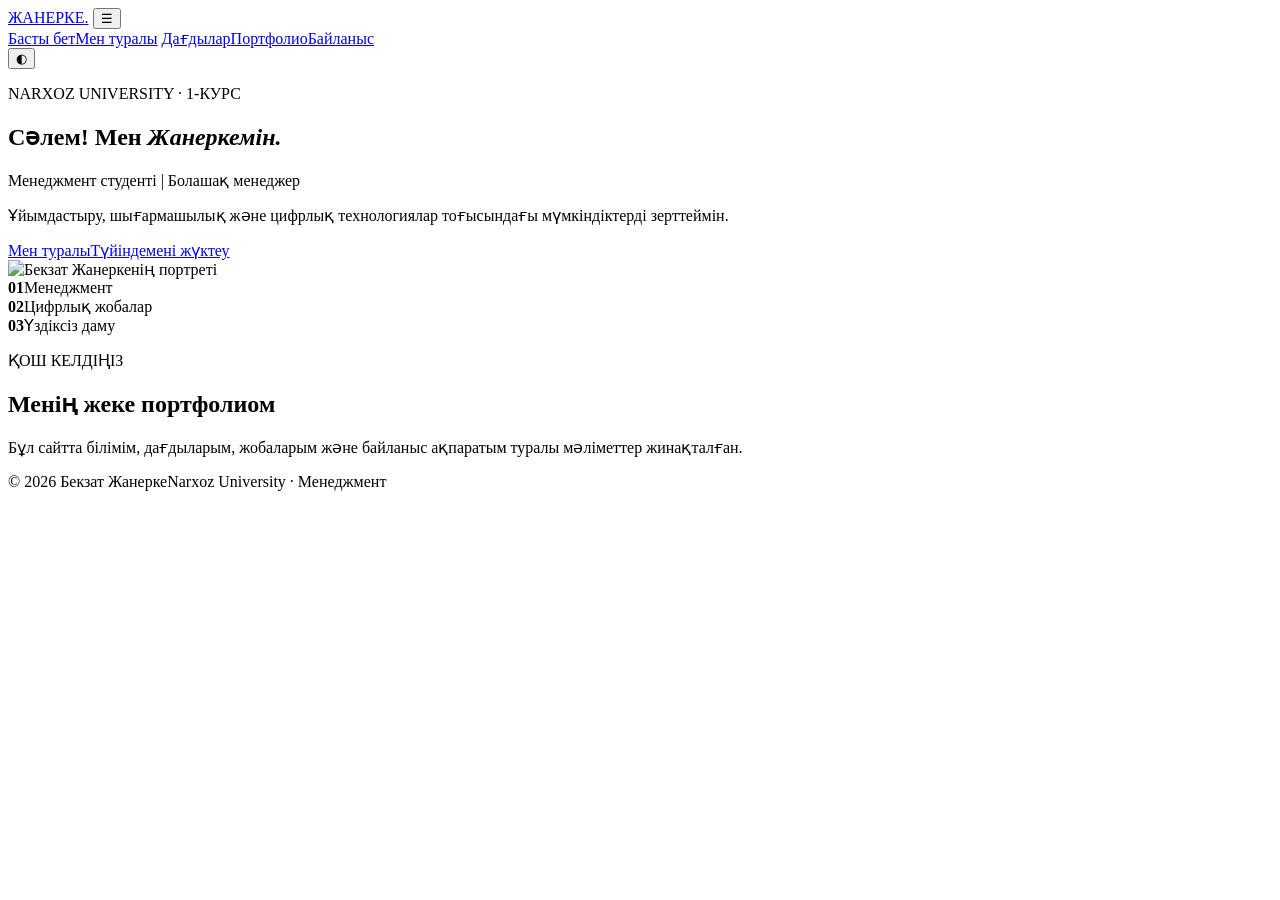
==== index.html @ 3ae94e8a "Add files via upload" ====
<!doctype html>
<html lang="kk"><head><meta charset="utf-8"><meta name="viewport" content="width=device-width, initial-scale=1">
<meta name="description" content="Бекзат Жанеркенің жеке сайт-портфолиосы">
<title>Басты бет | Жанерке</title><link rel="stylesheet" href="css/style.css"></head>
<body><header class="site-header">
  <a class="brand" href="index.html">ЖАНЕРКЕ<span>.</span></a>
  <button class="menu-toggle" aria-label="Мәзірді ашу" aria-expanded="false">☰</button>
  <nav class="nav">
    <a href="index.html">Басты бет</a><a href="about.html">Мен туралы</a>
    <a href="skills.html">Дағдылар</a><a href="portfolio.html">Портфолио</a><a href="contact.html">Байланыс</a>
  </nav>
  <button class="theme-toggle" aria-label="Түсті режимді ауыстыру">◐</button>
</header><main>
<section class="hero">
  <div class="hero-copy"><p class="eyebrow">NARXOZ UNIVERSITY · 1-КУРС</p>
  <h1>Сәлем! Мен <em>Жанеркемін.</em></h1>
  <p class="lead">Менеджмент студенті | Болашақ менеджер</p>
  <p>Ұйымдастыру, шығармашылық және цифрлық технологиялар тоғысындағы мүмкіндіктерді зерттеймін.</p>
  <div class="actions"><a class="btn" href="about.html">Мен туралы</a><a class="btn btn-outline" href="documents/Zhanerke_Resume.docx" download>Түйіндемені жүктеу</a></div>
  </div><div class="portrait-wrap"><img src="images/profile.jpg" alt="Бекзат Жанеркенің портреті"></div>
</section>
<section class="intro-strip"><div><strong>01</strong><span>Менеджмент</span></div><div><strong>02</strong><span>Цифрлық жобалар</span></div><div><strong>03</strong><span>Үздіксіз даму</span></div></section>
<section class="section"><p class="eyebrow">ҚОШ КЕЛДІҢІЗ</p><h2>Менің жеке портфолиом</h2><p class="muted">Бұл сайтта білімім, дағдыларым, жобаларым және байланыс ақпаратым туралы мәліметтер жинақталған.</p></section>
</main><footer class="footer"><span>© 2026 Бекзат Жанерке</span><span>Narxoz University · Менеджмент</span></footer><script src="js/script.js"></script></body></html>
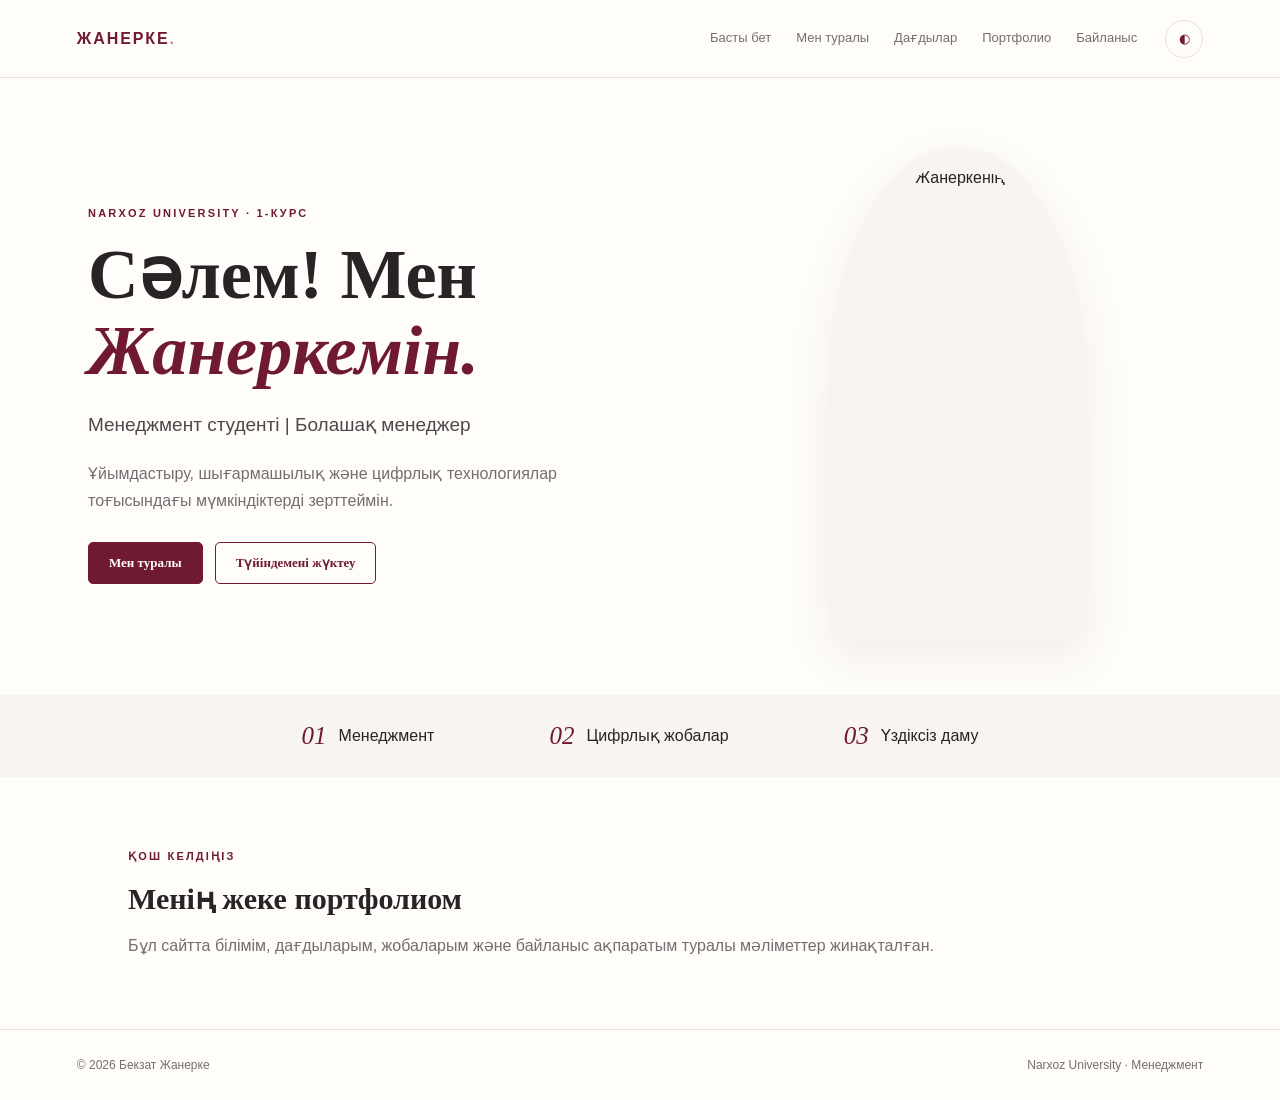
==== commit c38417b9: "Fix stylesheet link in index.html" ====
--- a/index.html
+++ b/index.html
@@ -1,7 +1,7 @@
 <!doctype html>
 <html lang="kk"><head><meta charset="utf-8"><meta name="viewport" content="width=device-width, initial-scale=1">
 <meta name="description" content="Бекзат Жанеркенің жеке сайт-портфолиосы">
-<title>Басты бет | Жанерке</title><link rel="stylesheet" href="css/style.css"></head>
+<title>Басты бет | Жанерке</title><link rel="stylesheet" href="style.css"></head>
 <body><header class="site-header">
   <a class="brand" href="index.html">ЖАНЕРКЕ<span>.</span></a>
   <button class="menu-toggle" aria-label="Мәзірді ашу" aria-expanded="false">☰</button>
@@ -21,4 +21,4 @@
 </section>
 <section class="intro-strip"><div><strong>01</strong><span>Менеджмент</span></div><div><strong>02</strong><span>Цифрлық жобалар</span></div><div><strong>03</strong><span>Үздіксіз даму</span></div></section>
 <section class="section"><p class="eyebrow">ҚОШ КЕЛДІҢІЗ</p><h2>Менің жеке портфолиом</h2><p class="muted">Бұл сайтта білімім, дағдыларым, жобаларым және байланыс ақпаратым туралы мәліметтер жинақталған.</p></section>
-</main><footer class="footer"><span>© 2026 Бекзат Жанерке</span><span>Narxoz University · Менеджмент</span></footer><script src="js/script.js"></script></body></html>+</main><footer class="footer"><span>© 2026 Бекзат Жанерке</span><span>Narxoz University · Менеджмент</span></footer><script src="js/script.js"></script></body></html>
--- a/style.css
+++ b/style.css
@@ -0,0 +1,2 @@
+@import url('https://fonts.googleapis.com/css2?family=DM+Sans:wght@400;500;600;700&family=Playfair+Display:ital,wght@0,600;0,700;1,600&display=swap');
+:root{--wine:#701a32;--wine2:#8d3049;--cream:#f8f4ef;--paper:#fffdfa;--ink:#292326;--muted:#766d70;--line:#e9dfe0;--shadow:0 18px 50px #39101a12}*{box-sizing:border-box}body{margin:0;background:var(--paper);color:var(--ink);font-family:'DM Sans',Arial,sans-serif;line-height:1.7}a{color:inherit;text-decoration:none}.site-header{height:78px;padding:0 max(6vw,24px);display:flex;align-items:center;gap:28px;border-bottom:1px solid var(--line);background:var(--paper);position:sticky;top:0;z-index:5}.brand{font-weight:700;letter-spacing:.12em;color:var(--wine)}.brand span{color:#c58b78}.nav{display:flex;gap:25px;margin-left:auto}.nav a{font-size:13px;color:var(--muted)}.theme-toggle,.menu-toggle{border:1px solid var(--line);background:transparent;border-radius:50%;width:38px;height:38px;cursor:pointer;color:var(--wine)}.menu-toggle{display:none}.hero{max-width:1160px;margin:70px auto 55px;padding:0 28px;display:grid;grid-template-columns:1.1fr .9fr;gap:65px;align-items:center;min-height:490px}.eyebrow{font-size:11px;letter-spacing:.2em;font-weight:700;color:var(--wine);margin:0 0 15px}.hero h1,.page-heading h1{font:700 clamp(42px,6vw,70px)/1.08 'Playfair Display',Georgia,serif;margin:0 0 20px}.hero h1 em{color:var(--wine)}.lead{font-size:19px;color:#51464a}.hero-copy>p:not(.eyebrow):not(.lead){max-width:520px;color:var(--muted)}.portrait-wrap{padding:16px;background:var(--cream);border-radius:48% 48% 18px 18px;box-shadow:var(--shadow);max-width:410px;justify-self:center}.portrait-wrap img{display:block;width:100%;height:460px;object-fit:cover;object-position:center 35%;border-radius:48% 48% 12px 12px}.actions{display:flex;gap:12px;flex-wrap:wrap;margin-top:28px}.btn{display:inline-block;background:var(--wine);color:white;padding:12px 20px;border:1px solid var(--wine);border-radius:5px;font:600 13px 'DM Sans';cursor:pointer}.btn-outline{background:transparent;color:var(--wine)}.intro-strip{background:var(--cream);display:flex;justify-content:center;gap:9vw;padding:27px}.intro-strip div{display:flex;align-items:center;gap:12px}.intro-strip strong{font:italic 25px 'Playfair Display';color:var(--wine)}.section,.page-heading,.cards,.two-col,.contact-layout{max-width:1080px;margin:70px auto;padding:0 28px}.section h2,.two-col h2,.card h2,.contact-card h2,.contact-form h2{font:600 30px 'Playfair Display';margin:0 0 14px}.muted{color:var(--muted)}.page-heading{padding-top:65px;padding-bottom:20px}.page-heading h1{font-size:58px}.two-col{display:grid;grid-template-columns:.8fr 1.2fr;gap:55px;align-items:center}.about-photo{width:100%;max-height:480px;object-fit:cover;border-radius:8px}.text-link{color:var(--wine);font-weight:700;text-decoration:underline}.cards{display:grid;grid-template-columns:repeat(3,1fr);gap:18px}.card{padding:27px;background:var(--cream);border:1px solid var(--line);border-radius:8px;min-height:190px}.card-no{color:#b77b83;font:italic 22px 'Playfair Display'}.card h2{font-size:23px;margin:15px 0 8px}.card p{color:var(--muted);font-size:14px}.project-card{min-height:230px}.tag{font-size:10px;letter-spacing:.16em;color:var(--wine);font-weight:700}.language-list{max-width:570px}.language-list p{display:flex;justify-content:space-between;border-bottom:1px solid var(--line);padding:8px 0}.language-list b{color:var(--wine)}.certificate-list{display:flex;gap:20px;flex-wrap:wrap}.certificate-list p{background:var(--cream);padding:15px 20px;border-radius:5px;color:var(--wine)}.avatar-placeholder{background:#f7edf0;padding:28px;border-radius:8px}.avatar-video{display:block;width:100%;max-width:760px;max-height:430px;margin:22px auto 10px;border-radius:10px;background:#211b1e;box-shadow:var(--shadow)}.small{font-size:12px}.contact-layout{display:grid;grid-template-columns:1fr 1fr;gap:25px}.contact-card,.contact-form{background:var(--cream);padding:30px;border-radius:8px}.contact-form label{display:block;font-size:13px;margin:14px 0}.contact-form input,.contact-form textarea{display:block;width:100%;padding:12px;margin-top:6px;border:1px solid var(--line);border-radius:4px;background:white;font:inherit}.footer{border-top:1px solid var(--line);padding:25px max(6vw,24px);display:flex;justify-content:space-between;color:var(--muted);font-size:12px;margin-top:70px}@media(max-width:760px){.site-header{height:66px;gap:12px}.menu-toggle{display:block;margin-left:auto}.nav{display:none;position:absolute;top:65px;left:0;right:0;background:var(--paper);padding:18px 25px;flex-direction:column;gap:12px;border-bottom:1px solid var(--line)}.nav.open{display:flex}.hero{grid-template-columns:1fr;gap:35px;margin-top:40px}.portrait-wrap{max-width:310px}.portrait-wrap img{height:350px}.intro-strip{gap:18px;flex-wrap:wrap}.page-heading h1{font-size:45px}.two-col,.contact-layout{grid-template-columns:1fr}.cards{grid-template-columns:1fr}.footer{gap:10px;flex-direction:column}}
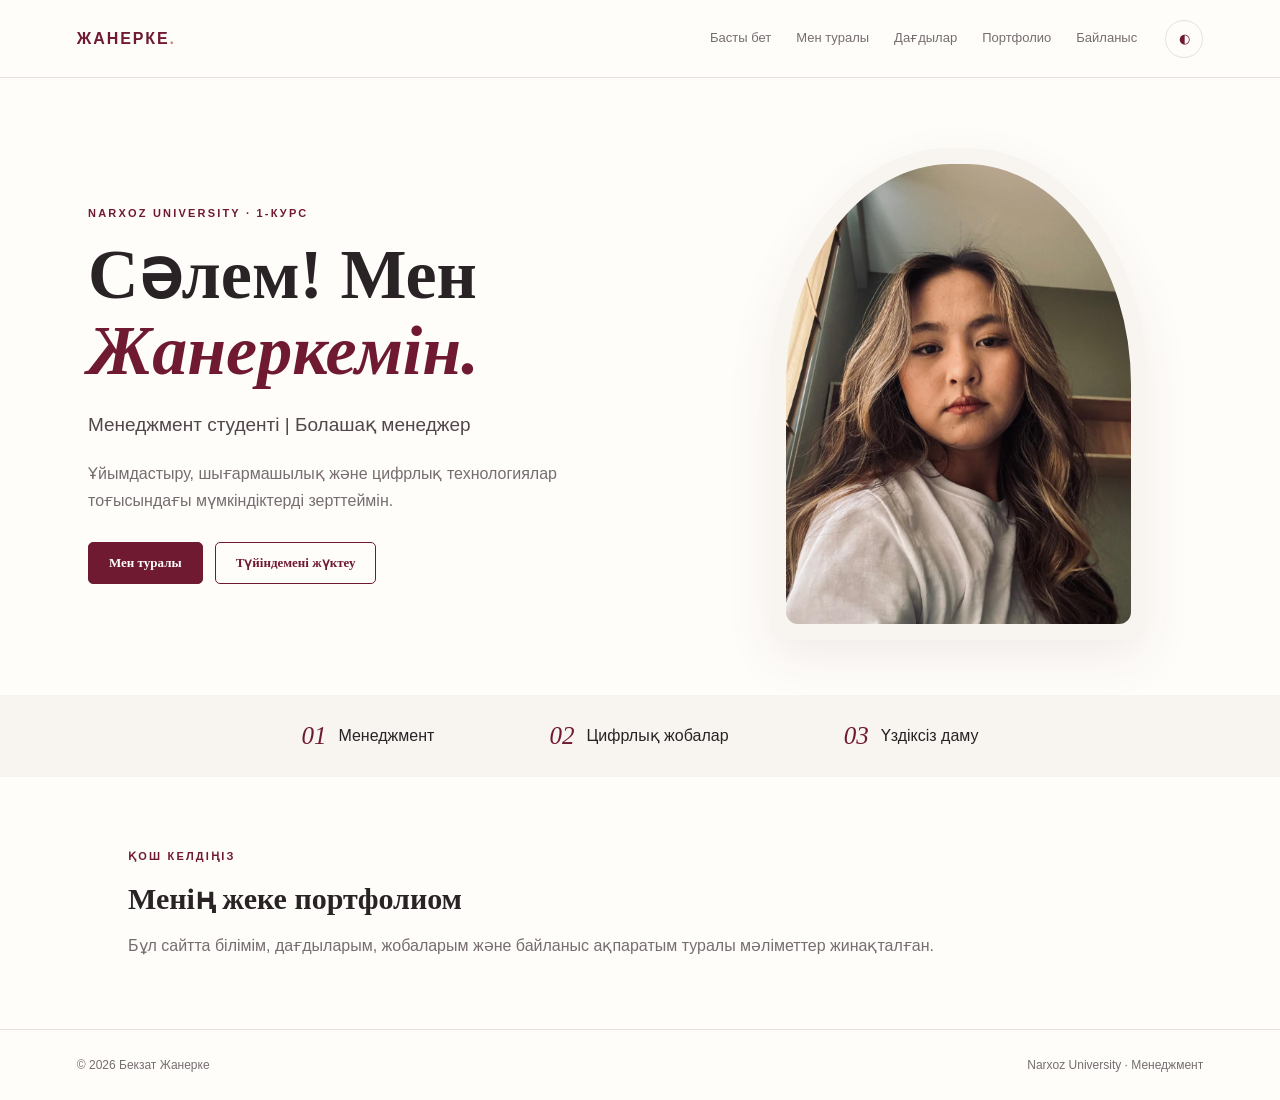
==== commit 426f72fc: "Update profile image source and resume link" ====
--- a/index.html
+++ b/index.html
@@ -16,9 +16,9 @@
   <h1>Сәлем! Мен <em>Жанеркемін.</em></h1>
   <p class="lead">Менеджмент студенті | Болашақ менеджер</p>
   <p>Ұйымдастыру, шығармашылық және цифрлық технологиялар тоғысындағы мүмкіндіктерді зерттеймін.</p>
-  <div class="actions"><a class="btn" href="about.html">Мен туралы</a><a class="btn btn-outline" href="documents/Zhanerke_Resume.docx" download>Түйіндемені жүктеу</a></div>
-  </div><div class="portrait-wrap"><img src="images/profile.jpg" alt="Бекзат Жанеркенің портреті"></div>
+  <div class="actions"><a class="btn" href="about.html">Мен туралы</a><a class="btn btn-outline" href="Zhanerke_Resume.docx" download>Түйіндемені жүктеу</a></div>
+  </div><div class="portrait-wrap"><img src="profile.jpg" alt="Бекзат Жанеркенің портреті"></div>
 </section>
 <section class="intro-strip"><div><strong>01</strong><span>Менеджмент</span></div><div><strong>02</strong><span>Цифрлық жобалар</span></div><div><strong>03</strong><span>Үздіксіз даму</span></div></section>
 <section class="section"><p class="eyebrow">ҚОШ КЕЛДІҢІЗ</p><h2>Менің жеке портфолиом</h2><p class="muted">Бұл сайтта білімім, дағдыларым, жобаларым және байланыс ақпаратым туралы мәліметтер жинақталған.</p></section>
-</main><footer class="footer"><span>© 2026 Бекзат Жанерке</span><span>Narxoz University · Менеджмент</span></footer><script src="js/script.js"></script></body></html>
+</main><footer class="footer"><span>© 2026 Бекзат Жанерке</span><span>Narxoz University · Менеджмент</span></footer><script src="script.js"></script></body></html>
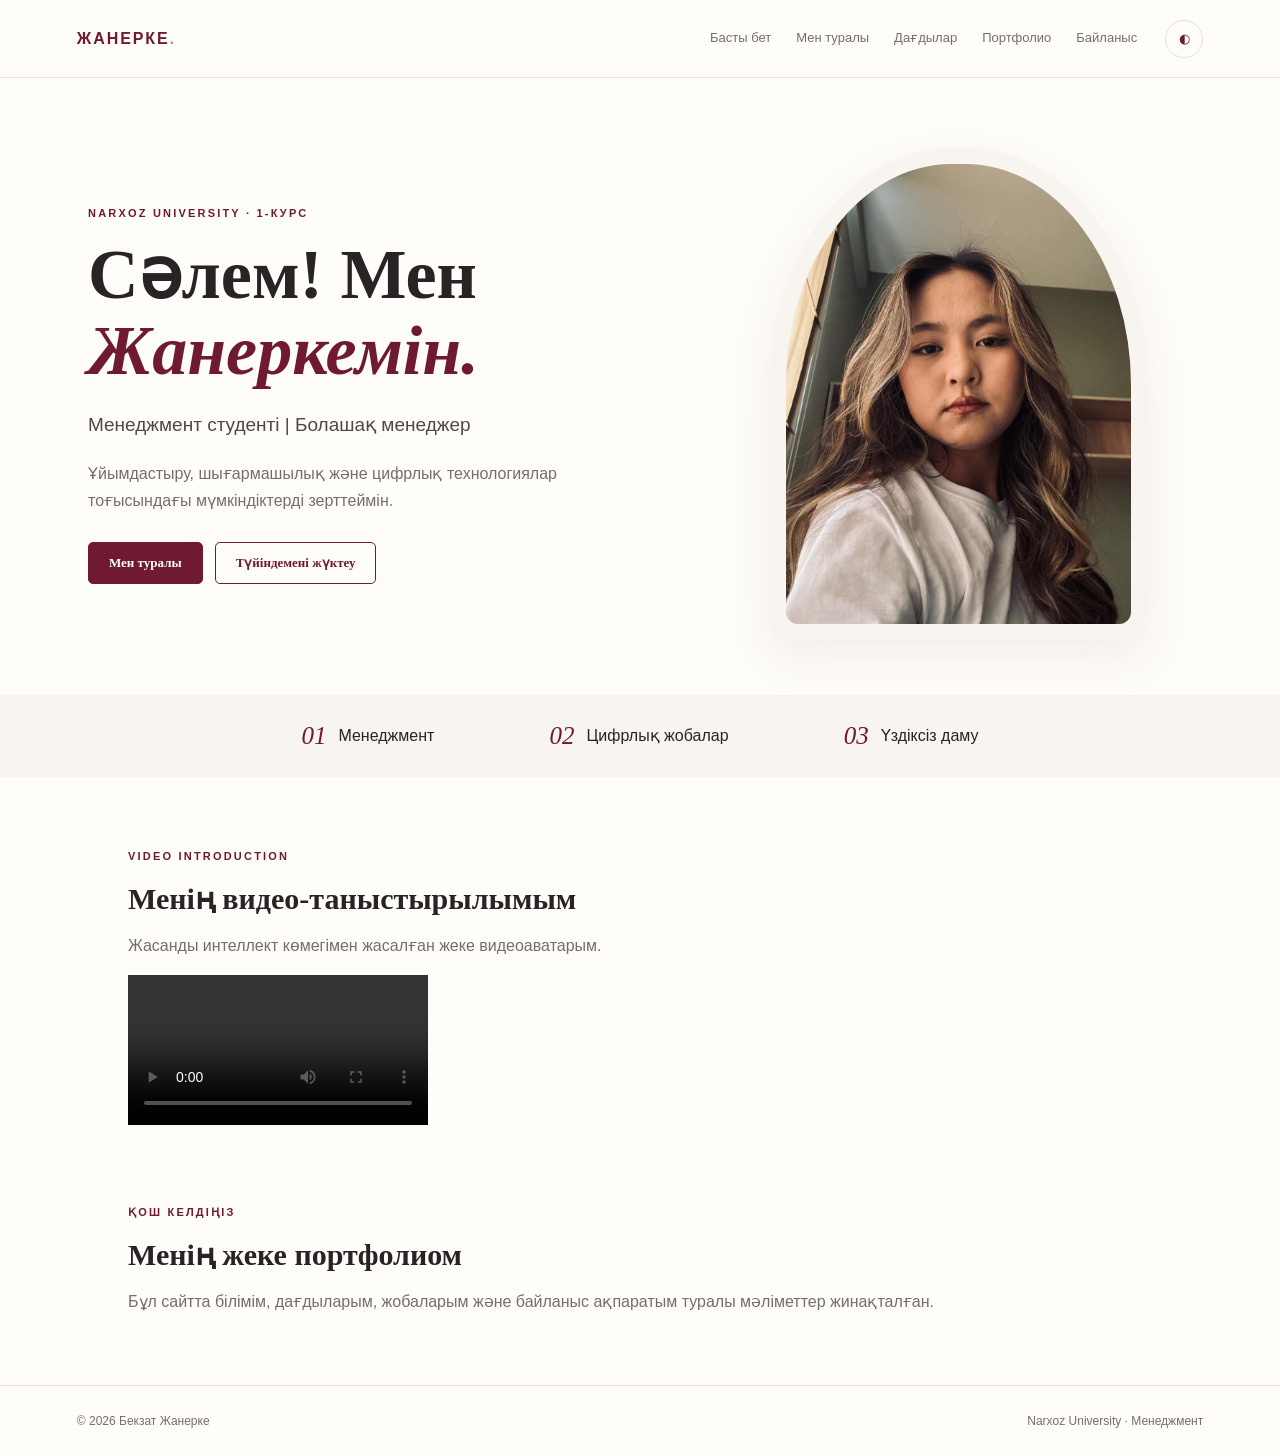
==== commit b06dabf3: "Refactor index.html and add video introduction section Updated the HTML structure and added a video " ====
--- a/index.html
+++ b/index.html
@@ -1,24 +1,88 @@
+
 <!doctype html>
-<html lang="kk"><head><meta charset="utf-8"><meta name="viewport" content="width=device-width, initial-scale=1">
+<html lang="kk">
+<head>
+<meta charset="utf-8">
+<meta name="viewport" content="width=device-width, initial-scale=1">
 <meta name="description" content="Бекзат Жанеркенің жеке сайт-портфолиосы">
-<title>Басты бет | Жанерке</title><link rel="stylesheet" href="style.css"></head>
-<body><header class="site-header">
+<title>Басты бет | Жанерке</title>
+<link rel="stylesheet" href="style.css">
+</head>
+
+<body>
+
+<header class="site-header">
   <a class="brand" href="index.html">ЖАНЕРКЕ<span>.</span></a>
   <button class="menu-toggle" aria-label="Мәзірді ашу" aria-expanded="false">☰</button>
+
   <nav class="nav">
-    <a href="index.html">Басты бет</a><a href="about.html">Мен туралы</a>
-    <a href="skills.html">Дағдылар</a><a href="portfolio.html">Портфолио</a><a href="contact.html">Байланыс</a>
+    <a href="index.html">Басты бет</a>
+    <a href="about.html">Мен туралы</a>
+    <a href="skills.html">Дағдылар</a>
+    <a href="portfolio.html">Портфолио</a>
+    <a href="contact.html">Байланыс</a>
   </nav>
+
   <button class="theme-toggle" aria-label="Түсті режимді ауыстыру">◐</button>
-</header><main>
+</header>
+
+<main>
+
 <section class="hero">
-  <div class="hero-copy"><p class="eyebrow">NARXOZ UNIVERSITY · 1-КУРС</p>
-  <h1>Сәлем! Мен <em>Жанеркемін.</em></h1>
-  <p class="lead">Менеджмент студенті | Болашақ менеджер</p>
-  <p>Ұйымдастыру, шығармашылық және цифрлық технологиялар тоғысындағы мүмкіндіктерді зерттеймін.</p>
-  <div class="actions"><a class="btn" href="about.html">Мен туралы</a><a class="btn btn-outline" href="Zhanerke_Resume.docx" download>Түйіндемені жүктеу</a></div>
-  </div><div class="portrait-wrap"><img src="profile.jpg" alt="Бекзат Жанеркенің портреті"></div>
+  <div class="hero-copy">
+    <p class="eyebrow">NARXOZ UNIVERSITY · 1-КУРС</p>
+    <h1>Сәлем! Мен <em>Жанеркемін.</em></h1>
+    <p class="lead">Менеджмент студенті | Болашақ менеджер</p>
+    <p>Ұйымдастыру, шығармашылық және цифрлық технологиялар тоғысындағы мүмкіндіктерді зерттеймін.</p>
+
+    <div class="actions">
+      <a class="btn" href="about.html">Мен туралы</a>
+      <a class="btn btn-outline" href="Zhanerke_Resume.docx" download>Түйіндемені жүктеу</a>
+    </div>
+  </div>
+
+  <div class="portrait-wrap">
+    <img src="profile.jpg" alt="Бекзат Жанеркенің портреті">
+  </div>
 </section>
-<section class="intro-strip"><div><strong>01</strong><span>Менеджмент</span></div><div><strong>02</strong><span>Цифрлық жобалар</span></div><div><strong>03</strong><span>Үздіксіз даму</span></div></section>
-<section class="section"><p class="eyebrow">ҚОШ КЕЛДІҢІЗ</p><h2>Менің жеке портфолиом</h2><p class="muted">Бұл сайтта білімім, дағдыларым, жобаларым және байланыс ақпаратым туралы мәліметтер жинақталған.</p></section>
-</main><footer class="footer"><span>© 2026 Бекзат Жанерке</span><span>Narxoz University · Менеджмент</span></footer><script src="script.js"></script></body></html>
+
+<section class="intro-strip">
+  <div><strong>01</strong><span>Менеджмент</span></div>
+  <div><strong>02</strong><span>Цифрлық жобалар</span></div>
+  <div><strong>03</strong><span>Үздіксіз даму</span></div>
+</section>
+
+<!-- VIDEO SECTION -->
+<section class="section video-section" id="video">
+  <p class="eyebrow">VIDEO INTRODUCTION</p>
+  <h2>Менің видео-таныстырылымым</h2>
+  <p class="muted">
+    Жасанды интеллект көмегімен жасалған жеке видеоаватарым.
+  </p>
+
+  <div class="video-container">
+    <video controls preload="metadata" playsinline>
+      <source src="./avatar.mp4" type="video/mp4">
+      Браузер видео форматын қолдамайды.
+    </video>
+  </div>
+</section>
+
+<section class="section">
+  <p class="eyebrow">ҚОШ КЕЛДІҢІЗ</p>
+  <h2>Менің жеке портфолиом</h2>
+  <p class="muted">
+    Бұл сайтта білімім, дағдыларым, жобаларым және байланыс ақпаратым туралы мәліметтер жинақталған.
+  </p>
+</section>
+
+</main>
+
+<footer class="footer">
+  <span>© 2026 Бекзат Жанерке</span>
+  <span>Narxoz University · Менеджмент</span>
+</footer>
+
+<script src="script.js"></script>
+</body>
+</html>
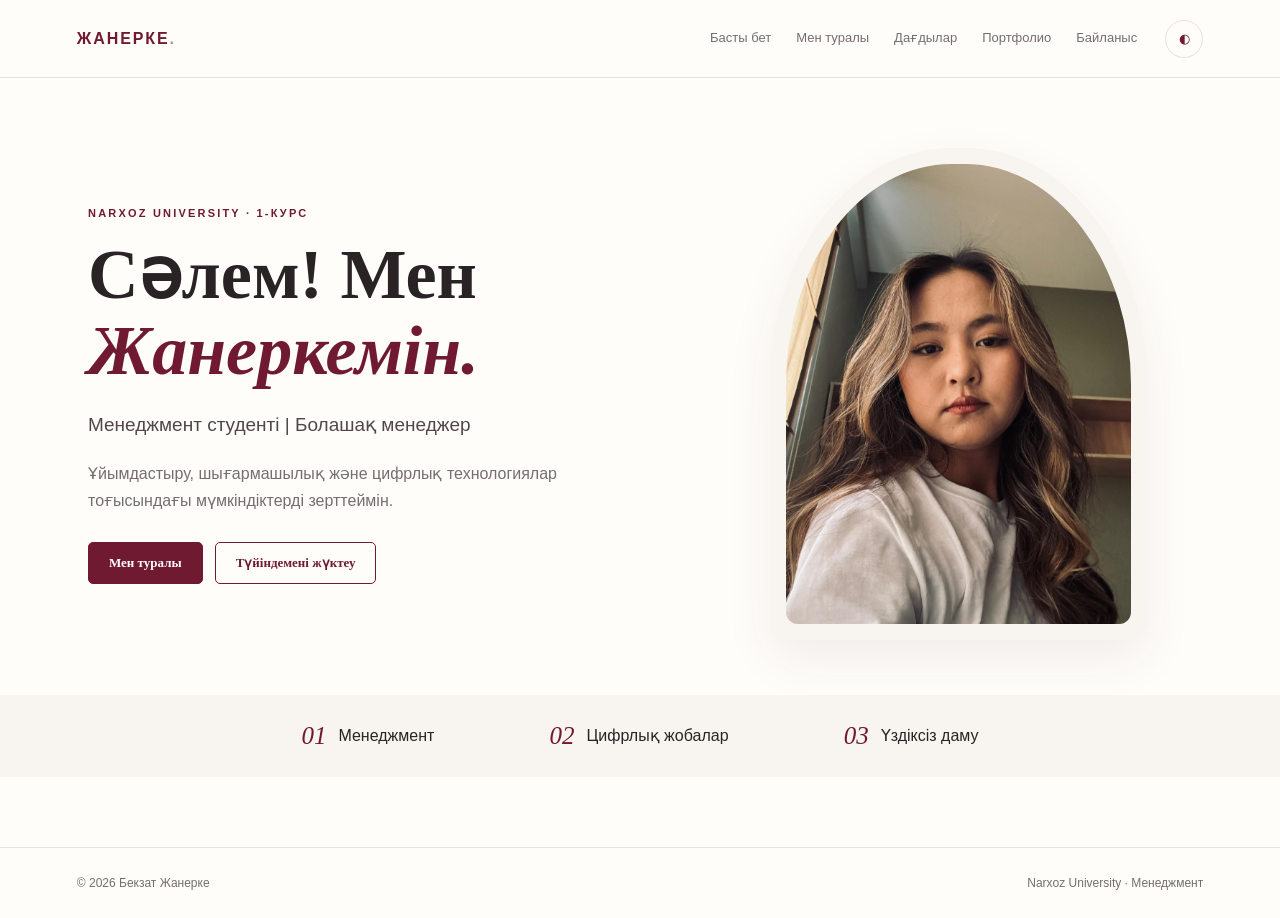
==== commit c6aa8a19: "Remove video section from index.html Removed video introduction section and related content." ====
--- a/index.html
+++ b/index.html
@@ -52,32 +52,6 @@
   <div><strong>03</strong><span>Үздіксіз даму</span></div>
 </section>
 
-<!-- VIDEO SECTION -->
-<section class="section video-section" id="video">
-  <p class="eyebrow">VIDEO INTRODUCTION</p>
-  <h2>Менің видео-таныстырылымым</h2>
-  <p class="muted">
-    Жасанды интеллект көмегімен жасалған жеке видеоаватарым.
-  </p>
-
-  <div class="video-container">
-    <video controls preload="metadata" playsinline>
-      <source src="./avatar.mp4" type="video/mp4">
-      Браузер видео форматын қолдамайды.
-    </video>
-  </div>
-</section>
-
-<section class="section">
-  <p class="eyebrow">ҚОШ КЕЛДІҢІЗ</p>
-  <h2>Менің жеке портфолиом</h2>
-  <p class="muted">
-    Бұл сайтта білімім, дағдыларым, жобаларым және байланыс ақпаратым туралы мәліметтер жинақталған.
-  </p>
-</section>
-
-</main>
-
 <footer class="footer">
   <span>© 2026 Бекзат Жанерке</span>
   <span>Narxoz University · Менеджмент</span>
--- a/style.css
+++ b/style.css
@@ -1,2 +1,22 @@
 @import url('https://fonts.googleapis.com/css2?family=DM+Sans:wght@400;500;600;700&family=Playfair+Display:ital,wght@0,600;0,700;1,600&display=swap');
 :root{--wine:#701a32;--wine2:#8d3049;--cream:#f8f4ef;--paper:#fffdfa;--ink:#292326;--muted:#766d70;--line:#e9dfe0;--shadow:0 18px 50px #39101a12}*{box-sizing:border-box}body{margin:0;background:var(--paper);color:var(--ink);font-family:'DM Sans',Arial,sans-serif;line-height:1.7}a{color:inherit;text-decoration:none}.site-header{height:78px;padding:0 max(6vw,24px);display:flex;align-items:center;gap:28px;border-bottom:1px solid var(--line);background:var(--paper);position:sticky;top:0;z-index:5}.brand{font-weight:700;letter-spacing:.12em;color:var(--wine)}.brand span{color:#c58b78}.nav{display:flex;gap:25px;margin-left:auto}.nav a{font-size:13px;color:var(--muted)}.theme-toggle,.menu-toggle{border:1px solid var(--line);background:transparent;border-radius:50%;width:38px;height:38px;cursor:pointer;color:var(--wine)}.menu-toggle{display:none}.hero{max-width:1160px;margin:70px auto 55px;padding:0 28px;display:grid;grid-template-columns:1.1fr .9fr;gap:65px;align-items:center;min-height:490px}.eyebrow{font-size:11px;letter-spacing:.2em;font-weight:700;color:var(--wine);margin:0 0 15px}.hero h1,.page-heading h1{font:700 clamp(42px,6vw,70px)/1.08 'Playfair Display',Georgia,serif;margin:0 0 20px}.hero h1 em{color:var(--wine)}.lead{font-size:19px;color:#51464a}.hero-copy>p:not(.eyebrow):not(.lead){max-width:520px;color:var(--muted)}.portrait-wrap{padding:16px;background:var(--cream);border-radius:48% 48% 18px 18px;box-shadow:var(--shadow);max-width:410px;justify-self:center}.portrait-wrap img{display:block;width:100%;height:460px;object-fit:cover;object-position:center 35%;border-radius:48% 48% 12px 12px}.actions{display:flex;gap:12px;flex-wrap:wrap;margin-top:28px}.btn{display:inline-block;background:var(--wine);color:white;padding:12px 20px;border:1px solid var(--wine);border-radius:5px;font:600 13px 'DM Sans';cursor:pointer}.btn-outline{background:transparent;color:var(--wine)}.intro-strip{background:var(--cream);display:flex;justify-content:center;gap:9vw;padding:27px}.intro-strip div{display:flex;align-items:center;gap:12px}.intro-strip strong{font:italic 25px 'Playfair Display';color:var(--wine)}.section,.page-heading,.cards,.two-col,.contact-layout{max-width:1080px;margin:70px auto;padding:0 28px}.section h2,.two-col h2,.card h2,.contact-card h2,.contact-form h2{font:600 30px 'Playfair Display';margin:0 0 14px}.muted{color:var(--muted)}.page-heading{padding-top:65px;padding-bottom:20px}.page-heading h1{font-size:58px}.two-col{display:grid;grid-template-columns:.8fr 1.2fr;gap:55px;align-items:center}.about-photo{width:100%;max-height:480px;object-fit:cover;border-radius:8px}.text-link{color:var(--wine);font-weight:700;text-decoration:underline}.cards{display:grid;grid-template-columns:repeat(3,1fr);gap:18px}.card{padding:27px;background:var(--cream);border:1px solid var(--line);border-radius:8px;min-height:190px}.card-no{color:#b77b83;font:italic 22px 'Playfair Display'}.card h2{font-size:23px;margin:15px 0 8px}.card p{color:var(--muted);font-size:14px}.project-card{min-height:230px}.tag{font-size:10px;letter-spacing:.16em;color:var(--wine);font-weight:700}.language-list{max-width:570px}.language-list p{display:flex;justify-content:space-between;border-bottom:1px solid var(--line);padding:8px 0}.language-list b{color:var(--wine)}.certificate-list{display:flex;gap:20px;flex-wrap:wrap}.certificate-list p{background:var(--cream);padding:15px 20px;border-radius:5px;color:var(--wine)}.avatar-placeholder{background:#f7edf0;padding:28px;border-radius:8px}.avatar-video{display:block;width:100%;max-width:760px;max-height:430px;margin:22px auto 10px;border-radius:10px;background:#211b1e;box-shadow:var(--shadow)}.small{font-size:12px}.contact-layout{display:grid;grid-template-columns:1fr 1fr;gap:25px}.contact-card,.contact-form{background:var(--cream);padding:30px;border-radius:8px}.contact-form label{display:block;font-size:13px;margin:14px 0}.contact-form input,.contact-form textarea{display:block;width:100%;padding:12px;margin-top:6px;border:1px solid var(--line);border-radius:4px;background:white;font:inherit}.footer{border-top:1px solid var(--line);padding:25px max(6vw,24px);display:flex;justify-content:space-between;color:var(--muted);font-size:12px;margin-top:70px}@media(max-width:760px){.site-header{height:66px;gap:12px}.menu-toggle{display:block;margin-left:auto}.nav{display:none;position:absolute;top:65px;left:0;right:0;background:var(--paper);padding:18px 25px;flex-direction:column;gap:12px;border-bottom:1px solid var(--line)}.nav.open{display:flex}.hero{grid-template-columns:1fr;gap:35px;margin-top:40px}.portrait-wrap{max-width:310px}.portrait-wrap img{height:350px}.intro-strip{gap:18px;flex-wrap:wrap}.page-heading h1{font-size:45px}.two-col,.contact-layout{grid-template-columns:1fr}.cards{grid-template-columns:1fr}.footer{gap:10px;flex-direction:column}}
+
+.video-section {
+  text-align: center;
+  padding: 70px 20px;
+}
+
+.video-container {
+  max-width: 750px;
+  margin: 30px auto;
+  overflow: hidden;
+  border-radius: 20px;
+  background: #2b1720;
+  box-shadow: 0 10px 30px rgba(0,0,0,0.12);
+}
+
+.video-container video {
+  width: 100%;
+  display: block;
+  border-radius: 20px;
+}
